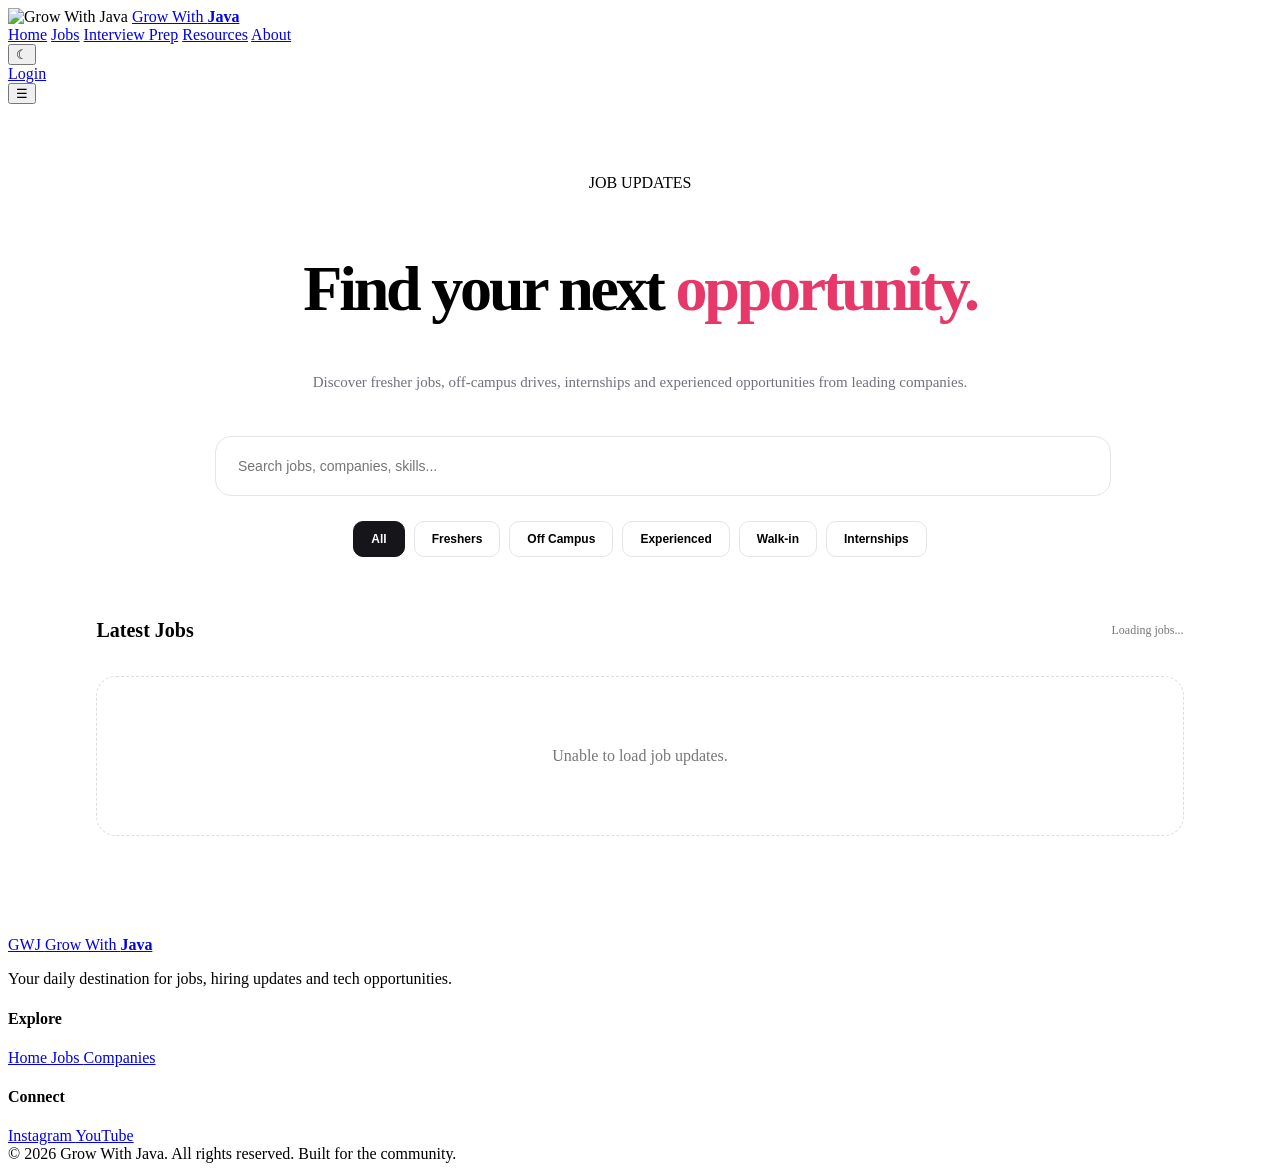
==== jobs.html @ 58d7ec33 "Add files via upload" ====
<!DOCTYPE html>
<html lang="en">
<head>
    <meta charset="UTF-8">
    <meta name="viewport" content="width=device-width, initial-scale=1.0">

    <title>Job Updates | Grow With Java</title>

    <link rel="preconnect" href="https://fonts.googleapis.com">
    <link rel="preconnect" href="https://fonts.gstatic.com" crossorigin>

    <link
        href="https://fonts.googleapis.com/css2?family=Inter:wght@400;500;600;700;800&display=swap"
        rel="stylesheet"
    >

    <link rel="stylesheet" href="css/style.css">

    <style>

        .jobs-page {
            padding: 70px 7% 100px;
        }

        .jobs-hero {
            text-align: center;
            max-width: 750px;
            margin: 0 auto 45px;
        }

        .jobs-hero .section-kicker {
            display: inline-block;
            margin-bottom: 12px;
        }

        .jobs-hero h1 {
            font-size: clamp(40px, 5vw, 65px);
            line-height: 1;
            letter-spacing: -0.05em;
        }

        .jobs-hero h1 span {
            color: #e63969;
        }

        .jobs-hero p {
            margin-top: 18px;
            color: #70717b;
            font-size: 15px;
        }

        .job-search {
            max-width: 850px;
            margin: 0 auto 25px;
            position: relative;
        }

        .job-search input {
            width: 100%;
            height: 58px;
            border: 1px solid #e5e5ea;
            border-radius: 16px;
            padding: 0 22px;
            font-size: 14px;
            outline: none;
            background: white;
        }

        .job-search input:focus {
            border-color: #e63969;
        }

        .job-filters {
            max-width: 850px;
            margin: 0 auto 45px;
            display: flex;
            gap: 9px;
            flex-wrap: wrap;
            justify-content: center;
        }

        .job-filter {
            border: 1px solid #e5e5ea;
            background: white;
            padding: 10px 17px;
            border-radius: 10px;
            font-size: 12px;
            font-weight: 600;
            cursor: pointer;
        }

        .job-filter.active,
        .job-filter:hover {
            background: #15151a;
            color: white;
            border-color: #15151a;
        }

        .jobs-result {
            display: flex;
            justify-content: space-between;
            align-items: center;
            margin-bottom: 18px;
        }

        .jobs-result h2 {
            font-size: 20px;
        }

        .jobs-result span {
            font-size: 12px;
            color: #777;
        }

        .jobs-list {
            display: grid;
            grid-template-columns: repeat(3, 1fr);
            gap: 17px;
        }

        .jobs-list .job-card {
            height: 100%;
        }

        .no-jobs {
            grid-column: 1 / -1;
            text-align: center;
            padding: 70px 20px;
            border: 1px dashed #ddd;
            border-radius: 20px;
            color: #777;
        }

        .job-card .job-company {
            font-size: 12px;
            color: #777;
            margin-top: 3px;
        }

        @media (max-width: 950px) {
            .jobs-list {
                grid-template-columns: repeat(2, 1fr);
            }
        }

        @media (max-width: 600px) {
            .jobs-page {
                padding: 55px 5% 80px;
            }

            .jobs-list {
                grid-template-columns: 1fr;
            }

            .jobs-hero h1 {
                font-size: 42px;
            }
        }

    </style>
</head>

<body>

<header class="navbar">

    <div class="brand">
    <img src="images/logo.png" alt="Grow With Java">

    <a href="https://www.instagram.com/grow_with_java/?hl=en"
       target="_blank"
       class="brand-text">
        Grow With <b>Java</b>
    </a>
</div>

   <nav>
    <a href="index.html">Home</a>
    <a href="jobs.html">Jobs</a>
    <a href="index.html#interview-prep">Interview Prep</a>
    <a href="resources.html">Resources</a>
    <a href="index.html#about">About</a>
</nav>

    <div class="nav-actions">

        <button id="themeBtn" class="icon-btn">
            ☾
        </button>

        <div id="userArea">
            <a class="outline-btn" href="login.html">
                Login
            </a>
        </div>

        <button id="menuBtn" class="menu-btn">
            ☰
        </button>

    </div>

</header>


<main>

<section class="jobs-page">

    <div class="jobs-hero">

        <span class="section-kicker">
            JOB UPDATES
        </span>

        <h1>
            Find your next
            <span>opportunity.</span>
        </h1>

        <p>
            Discover fresher jobs, off-campus drives, internships
            and experienced opportunities from leading companies.
        </p>

    </div>


    <!-- Search -->

    <div class="job-search">

        <input
            type="text"
            id="searchInput"
            placeholder="Search jobs, companies, skills..."
        >

    </div>


    <!-- Filters -->

    <div class="job-filters">

        <button
            class="job-filter active"
            data-filter="All">
            All
        </button>

        <button
            class="job-filter"
            data-filter="Freshers">
            Freshers
        </button>

        <button
            class="job-filter"
            data-filter="Off Campus">
            Off Campus
        </button>

        <button
            class="job-filter"
            data-filter="Experienced">
            Experienced
        </button>

        <button
            class="job-filter"
            data-filter="Walk-in">
            Walk-in
        </button>

        <button
            class="job-filter"
            data-filter="Internships">
            Internships
        </button>

    </div>


    <!-- Results -->

    <div class="jobs-result">

        <h2>
            Latest Jobs
        </h2>

        <span id="jobCount">
            Loading jobs...
        </span>

    </div>


    <!-- Job Cards -->

    <div
        class="jobs-list"
        id="jobsList">
    </div>

</section>

</main>


<footer>

    <div class="footer-main">

        <div>

            <a class="brand" href="index.html">

                <span class="brand-mark">
                    GWJ
                </span>

                <span>
                    Grow With <b>Java</b>
                </span>

            </a>

            <p>
                Your daily destination for jobs,
                hiring updates and tech opportunities.
            </p>

        </div>


        <div>

            <h4>
                Explore
            </h4>

            <a href="index.html">
                Home
            </a>

            <a href="jobs.html">
                Jobs
            </a>

            <a href="index.html#companies">
                Companies
            </a>

        </div>


        <div>

            <h4>
                Connect
            </h4>

            <a
                href="https://www.instagram.com/grow_with_java/"
                target="_blank">
                Instagram
            </a>

            <a href="#">
                YouTube
            </a>

        </div>

    </div>


    <div class="footer-bottom">

        <span>
            © 2026 Grow With Java. All rights reserved.
        </span>

        <span>
            Built for the community.
        </span>

    </div>

</footer>


<script src="js/script.js"></script>


<script>

let allJobs = [];

let selectedFilter = "All";


const jobsList =
    document.getElementById("jobsList");

const searchInput =
    document.getElementById("searchInput");

const jobCount =
    document.getElementById("jobCount");


/* Load Jobs */

fetch("data/jobs.json")

    .then(response => {

        if (!response.ok) {
            throw new Error("Unable to load jobs");
        }

        return response.json();

    })

    .then(data => {

        allJobs = data;

        displayJobs();

    })

    .catch(error => {

        console.error(error);

        jobsList.innerHTML = `
            <div class="no-jobs">
                Unable to load job updates.
            </div>
        `;

    });


/* Display Jobs */

function displayJobs() {

    const search =
        searchInput.value
            .toLowerCase()
            .trim();


    const filteredJobs =
        allJobs.filter(job => {

            const matchesFilter =
                selectedFilter === "All" ||
                job.category === selectedFilter;


            const searchableText = [

                job.company,
                job.title,
                job.category,
                job.experience,
                job.location,
                job.batch,
                ...job.skills

            ]
            .join(" ")
            .toLowerCase();


            const matchesSearch =
                searchableText.includes(search);


            return matchesFilter && matchesSearch;

        });


    jobCount.textContent =
        `${filteredJobs.length} jobs found`;


    if (filteredJobs.length === 0) {

        jobsList.innerHTML = `
            <div class="no-jobs">
                <h3>No jobs found</h3>
                <p>
                    Try another search or category.
                </p>
            </div>
        `;

        return;
    }


    jobsList.innerHTML =
        filteredJobs.map(job => `

            <article class="job-card">

                <div class="top">

                    <div class="logo">
                        ${job.company.charAt(0)}
                    </div>

                    <span class="label">
                        ${job.category}
                    </span>

                </div>


                <h3>
                    ${job.title}
                </h3>


                <p class="job-company">
                    ${job.company}
                </p>


                <div class="job-meta">

                    <span>
                        ${job.experience}
                    </span>

                    <span>
                        ${job.location}
                    </span>

                    <span>
                        ${job.type}
                    </span>

                </div>


                <div class="job-footer">

                    <span>
                        ${job.batch}
                    </span>

                    <a
    href="job-details.html?id=${job.id}">
    View →
</a>

                </div>

            </article>

        `).join("");

}


/* Search */

searchInput.addEventListener(
    "input",
    displayJobs
);


/* Filters */

document
    .querySelectorAll(".job-filter")
    .forEach(button => {

        button.addEventListener(
            "click",
            () => {

                document
                    .querySelectorAll(".job-filter")
                    .forEach(btn =>
                        btn.classList.remove("active")
                    );


                button.classList.add("active");


                selectedFilter =
                    button.dataset.filter;


                displayJobs();

            }
        );

    });

</script>

</body>
</html>
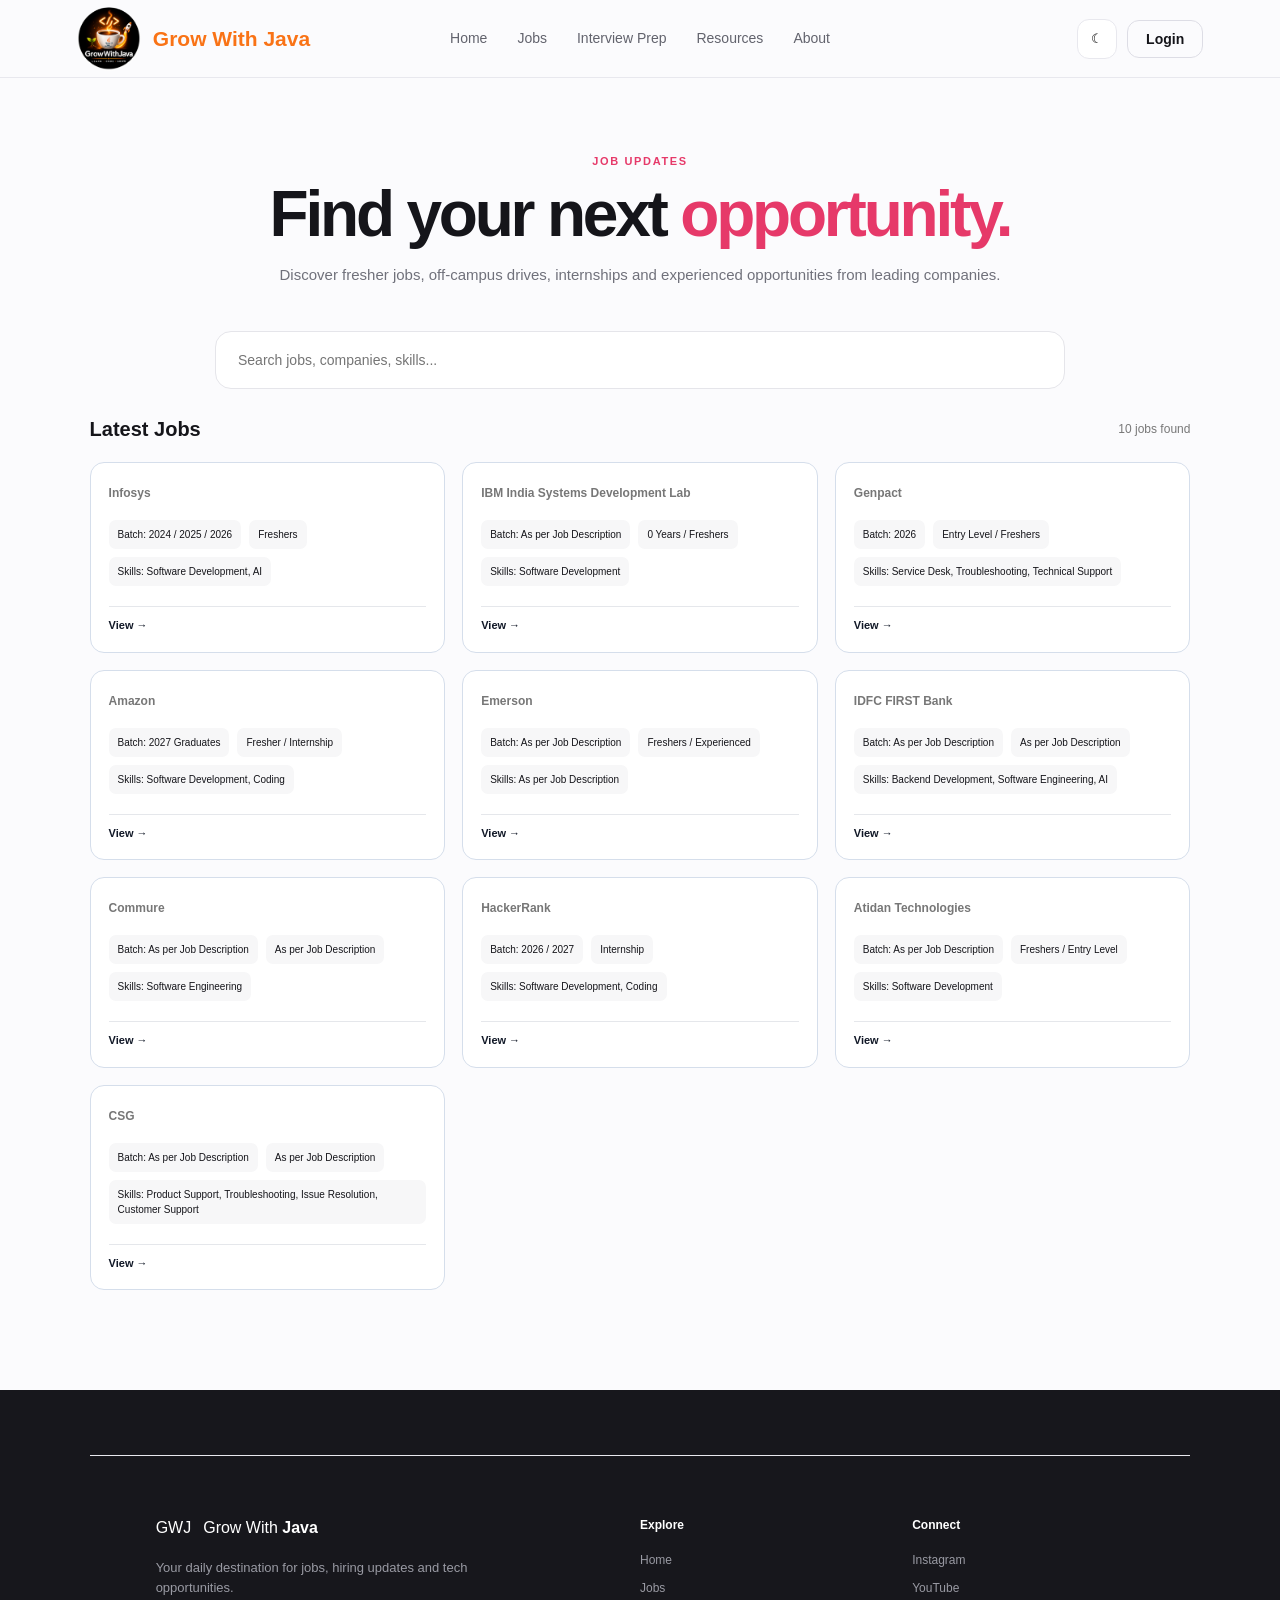
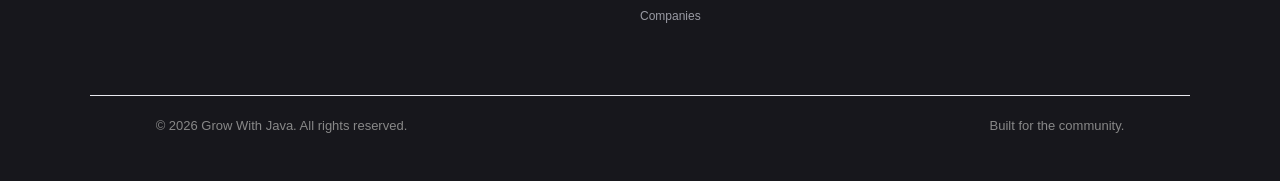
==== commit 0e0e71f4: "Update job details page" ====
--- a/jobs.html
+++ b/jobs.html
@@ -1,618 +1,528 @@
-<!DOCTYPE html>
-<html lang="en">
-<head>
-    <meta charset="UTF-8">
-    <meta name="viewport" content="width=device-width, initial-scale=1.0">
-
-    <title>Job Updates | Grow With Java</title>
-
-    <link rel="preconnect" href="https://fonts.googleapis.com">
-    <link rel="preconnect" href="https://fonts.gstatic.com" crossorigin>
-
-    <link
-        href="https://fonts.googleapis.com/css2?family=Inter:wght@400;500;600;700;800&display=swap"
-        rel="stylesheet"
-    >
-
-    <link rel="stylesheet" href="css/style.css">
-
-    <style>
-
-        .jobs-page {
-            padding: 70px 7% 100px;
-        }
-
-        .jobs-hero {
-            text-align: center;
-            max-width: 750px;
-            margin: 0 auto 45px;
-        }
-
-        .jobs-hero .section-kicker {
-            display: inline-block;
-            margin-bottom: 12px;
-        }
-
-        .jobs-hero h1 {
-            font-size: clamp(40px, 5vw, 65px);
-            line-height: 1;
-            letter-spacing: -0.05em;
-        }
-
-        .jobs-hero h1 span {
-            color: #e63969;
-        }
-
-        .jobs-hero p {
-            margin-top: 18px;
-            color: #70717b;
-            font-size: 15px;
-        }
-
-        .job-search {
-            max-width: 850px;
-            margin: 0 auto 25px;
-            position: relative;
-        }
-
-        .job-search input {
-            width: 100%;
-            height: 58px;
-            border: 1px solid #e5e5ea;
-            border-radius: 16px;
-            padding: 0 22px;
-            font-size: 14px;
-            outline: none;
-            background: white;
-        }
-
-        .job-search input:focus {
-            border-color: #e63969;
-        }
-
-        .job-filters {
-            max-width: 850px;
-            margin: 0 auto 45px;
-            display: flex;
-            gap: 9px;
-            flex-wrap: wrap;
-            justify-content: center;
-        }
-
-        .job-filter {
-            border: 1px solid #e5e5ea;
-            background: white;
-            padding: 10px 17px;
-            border-radius: 10px;
-            font-size: 12px;
-            font-weight: 600;
-            cursor: pointer;
-        }
-
-        .job-filter.active,
-        .job-filter:hover {
-            background: #15151a;
-            color: white;
-            border-color: #15151a;
-        }
-
-        .jobs-result {
-            display: flex;
-            justify-content: space-between;
-            align-items: center;
-            margin-bottom: 18px;
-        }
-
-        .jobs-result h2 {
-            font-size: 20px;
-        }
-
-        .jobs-result span {
-            font-size: 12px;
-            color: #777;
-        }
-
-        .jobs-list {
-            display: grid;
-            grid-template-columns: repeat(3, 1fr);
-            gap: 17px;
-        }
-
-        .jobs-list .job-card {
-            height: 100%;
-        }
-
-        .no-jobs {
-            grid-column: 1 / -1;
-            text-align: center;
-            padding: 70px 20px;
-            border: 1px dashed #ddd;
-            border-radius: 20px;
-            color: #777;
-        }
-
-        .job-card .job-company {
-            font-size: 12px;
-            color: #777;
-            margin-top: 3px;
-        }
-
-        @media (max-width: 950px) {
-            .jobs-list {
-                grid-template-columns: repeat(2, 1fr);
-            }
-        }
-
-        @media (max-width: 600px) {
-            .jobs-page {
-                padding: 55px 5% 80px;
-            }
-
-            .jobs-list {
-                grid-template-columns: 1fr;
-            }
-
-            .jobs-hero h1 {
-                font-size: 42px;
-            }
-        }
-
-    </style>
-</head>
-
-<body>
-
-<header class="navbar">
-
-    <div class="brand">
-    <img src="images/logo.png" alt="Grow With Java">
-
-    <a href="https://www.instagram.com/grow_with_java/?hl=en"
-       target="_blank"
-       class="brand-text">
-        Grow With <b>Java</b>
-    </a>
-</div>
-
-   <nav>
-    <a href="index.html">Home</a>
-    <a href="jobs.html">Jobs</a>
-    <a href="index.html#interview-prep">Interview Prep</a>
-    <a href="resources.html">Resources</a>
-    <a href="index.html#about">About</a>
-</nav>
-
-    <div class="nav-actions">
-
-        <button id="themeBtn" class="icon-btn">
-            ☾
-        </button>
-
-        <div id="userArea">
-            <a class="outline-btn" href="login.html">
-                Login
-            </a>
-        </div>
-
-        <button id="menuBtn" class="menu-btn">
-            ☰
-        </button>
-
-    </div>
-
-</header>
-
-
-<main>
-
-<section class="jobs-page">
-
-    <div class="jobs-hero">
-
-        <span class="section-kicker">
-            JOB UPDATES
-        </span>
-
-        <h1>
-            Find your next
-            <span>opportunity.</span>
-        </h1>
-
-        <p>
-            Discover fresher jobs, off-campus drives, internships
-            and experienced opportunities from leading companies.
-        </p>
-
-    </div>
-
-
-    <!-- Search -->
-
-    <div class="job-search">
-
-        <input
-            type="text"
-            id="searchInput"
-            placeholder="Search jobs, companies, skills..."
-        >
-
-    </div>
-
-
-    <!-- Filters -->
-
-    <div class="job-filters">
-
-        <button
-            class="job-filter active"
-            data-filter="All">
-            All
-        </button>
-
-        <button
-            class="job-filter"
-            data-filter="Freshers">
-            Freshers
-        </button>
-
-        <button
-            class="job-filter"
-            data-filter="Off Campus">
-            Off Campus
-        </button>
-
-        <button
-            class="job-filter"
-            data-filter="Experienced">
-            Experienced
-        </button>
-
-        <button
-            class="job-filter"
-            data-filter="Walk-in">
-            Walk-in
-        </button>
-
-        <button
-            class="job-filter"
-            data-filter="Internships">
-            Internships
-        </button>
-
-    </div>
-
-
-    <!-- Results -->
-
-    <div class="jobs-result">
-
-        <h2>
-            Latest Jobs
-        </h2>
-
-        <span id="jobCount">
-            Loading jobs...
-        </span>
-
-    </div>
-
-
-    <!-- Job Cards -->
-
-    <div
-        class="jobs-list"
-        id="jobsList">
-    </div>
-
-</section>
-
-</main>
-
-
-<footer>
-
-    <div class="footer-main">
-
-        <div>
-
-            <a class="brand" href="index.html">
-
-                <span class="brand-mark">
-                    GWJ
-                </span>
-
-                <span>
-                    Grow With <b>Java</b>
-                </span>
-
-            </a>
-
-            <p>
-                Your daily destination for jobs,
-                hiring updates and tech opportunities.
-            </p>
-
-        </div>
-
-
-        <div>
-
-            <h4>
-                Explore
-            </h4>
-
-            <a href="index.html">
-                Home
-            </a>
-
-            <a href="jobs.html">
-                Jobs
-            </a>
-
-            <a href="index.html#companies">
-                Companies
-            </a>
-
-        </div>
-
-
-        <div>
-
-            <h4>
-                Connect
-            </h4>
-
-            <a
-                href="https://www.instagram.com/grow_with_java/"
-                target="_blank">
-                Instagram
-            </a>
-
-            <a href="#">
-                YouTube
-            </a>
-
-        </div>
-
-    </div>
-
-
-    <div class="footer-bottom">
-
-        <span>
-            © 2026 Grow With Java. All rights reserved.
-        </span>
-
-        <span>
-            Built for the community.
-        </span>
-
-    </div>
-
-</footer>
-
-
-<script src="js/script.js"></script>
-
-
-<script>
-
-let allJobs = [];
-
-let selectedFilter = "All";
-
-
-const jobsList =
-    document.getElementById("jobsList");
-
-const searchInput =
-    document.getElementById("searchInput");
-
-const jobCount =
-    document.getElementById("jobCount");
-
-
-/* Load Jobs */
-
-fetch("data/jobs.json")
-
-    .then(response => {
-
-        if (!response.ok) {
-            throw new Error("Unable to load jobs");
-        }
-
-        return response.json();
-
-    })
-
-    .then(data => {
-
-        allJobs = data;
-
-        displayJobs();
-
-    })
-
-    .catch(error => {
-
-        console.error(error);
-
-        jobsList.innerHTML = `
-            <div class="no-jobs">
-                Unable to load job updates.
-            </div>
-        `;
-
-    });
-
-
-/* Display Jobs */
-
-function displayJobs() {
-
-    const search =
-        searchInput.value
-            .toLowerCase()
-            .trim();
-
-
-    const filteredJobs =
-        allJobs.filter(job => {
-
-            const matchesFilter =
-                selectedFilter === "All" ||
-                job.category === selectedFilter;
-
-
-            const searchableText = [
-
-                job.company,
-                job.title,
-                job.category,
-                job.experience,
-                job.location,
-                job.batch,
-                ...job.skills
-
-            ]
-            .join(" ")
-            .toLowerCase();
-
-
-            const matchesSearch =
-                searchableText.includes(search);
-
-
-            return matchesFilter && matchesSearch;
-
-        });
-
-
-    jobCount.textContent =
-        `${filteredJobs.length} jobs found`;
-
-
-    if (filteredJobs.length === 0) {
-
-        jobsList.innerHTML = `
-            <div class="no-jobs">
-                <h3>No jobs found</h3>
-                <p>
-                    Try another search or category.
-                </p>
-            </div>
-        `;
-
-        return;
-    }
-
-
-    jobsList.innerHTML =
-        filteredJobs.map(job => `
-
-            <article class="job-card">
-
-                <div class="top">
-
-                    <div class="logo">
-                        ${job.company.charAt(0)}
-                    </div>
-
-                    <span class="label">
-                        ${job.category}
-                    </span>
-
-                </div>
-
-
-                <h3>
-                    ${job.title}
-                </h3>
-
-
-                <p class="job-company">
-                    ${job.company}
-                </p>
-
-
-                <div class="job-meta">
-
-                    <span>
-                        ${job.experience}
-                    </span>
-
-                    <span>
-                        ${job.location}
-                    </span>
-
-                    <span>
-                        ${job.type}
-                    </span>
-
-                </div>
-
-
-                <div class="job-footer">
-
-                    <span>
-                        ${job.batch}
-                    </span>
-
-                    <a
-    href="job-details.html?id=${job.id}">
-    View →
-</a>
-
-                </div>
-
-            </article>
-
-        `).join("");
-
-}
-
-
-/* Search */
-
-searchInput.addEventListener(
-    "input",
-    displayJobs
-);
-
-
-/* Filters */
-
-document
-    .querySelectorAll(".job-filter")
-    .forEach(button => {
-
-        button.addEventListener(
-            "click",
-            () => {
-
-                document
-                    .querySelectorAll(".job-filter")
-                    .forEach(btn =>
-                        btn.classList.remove("active")
-                    );
-
-
-                button.classList.add("active");
-
-
-                selectedFilter =
-                    button.dataset.filter;
-
-
-                displayJobs();
-
-            }
-        );
-
-    });
-
-</script>
-
-</body>
+<!DOCTYPE html>
+<html lang="en">
+<head>
+    <meta charset="UTF-8">
+    <meta name="viewport" content="width=device-width, initial-scale=1.0">
+
+    <title>Job Updates | Grow With Java</title>
+
+    <link rel="preconnect" href="https://fonts.googleapis.com">
+    <link rel="preconnect" href="https://fonts.gstatic.com" crossorigin>
+
+    <link
+        href="https://fonts.googleapis.com/css2?family=Inter:wght@400;500;600;700;800&display=swap"
+        rel="stylesheet"
+    >
+
+    <link rel="stylesheet" href="css/style.css">
+
+    <style>
+
+        .jobs-page {
+            padding: 70px 7% 100px;
+        }
+
+        .jobs-hero {
+            text-align: center;
+            max-width: 750px;
+            margin: 0 auto 45px;
+        }
+
+        .jobs-hero .section-kicker {
+            display: inline-block;
+            margin-bottom: 12px;
+        }
+
+        .jobs-hero h1 {
+            font-size: clamp(40px, 5vw, 65px);
+            line-height: 1;
+            letter-spacing: -0.05em;
+        }
+
+        .jobs-hero h1 span {
+            color: #e63969;
+        }
+
+        .jobs-hero p {
+            margin-top: 18px;
+            color: #70717b;
+            font-size: 15px;
+        }
+
+        .job-search {
+            max-width: 850px;
+            margin: 0 auto 25px;
+            position: relative;
+        }
+
+        .job-search input {
+            width: 100%;
+            height: 58px;
+            border: 1px solid #e5e5ea;
+            border-radius: 16px;
+            padding: 0 22px;
+            font-size: 14px;
+            outline: none;
+            background: white;
+        }
+
+        .job-search input:focus {
+            border-color: #e63969;
+        }
+
+        .job-filters {
+            max-width: 850px;
+            margin: 0 auto 45px;
+            display: flex;
+            gap: 9px;
+            flex-wrap: wrap;
+            justify-content: center;
+        }
+
+        .job-filter {
+            border: 1px solid #e5e5ea;
+            background: white;
+            padding: 10px 17px;
+            border-radius: 10px;
+            font-size: 12px;
+            font-weight: 600;
+            cursor: pointer;
+        }
+
+        .job-filter.active,
+        .job-filter:hover {
+            background: #15151a;
+            color: white;
+            border-color: #15151a;
+        }
+
+        .jobs-result {
+            display: flex;
+            justify-content: space-between;
+            align-items: center;
+            margin-bottom: 18px;
+        }
+
+        .jobs-result h2 {
+            font-size: 20px;
+        }
+
+        .jobs-result span {
+            font-size: 12px;
+            color: #777;
+        }
+
+        .jobs-list {
+            display: grid;
+            grid-template-columns: repeat(3, 1fr);
+            gap: 17px;
+        }
+
+        .jobs-list .job-card {
+            height: 100%;
+        }
+
+        .no-jobs {
+            grid-column: 1 / -1;
+            text-align: center;
+            padding: 70px 20px;
+            border: 1px dashed #ddd;
+            border-radius: 20px;
+            color: #777;
+        }
+
+        .job-card .job-company {
+            font-size: 12px;
+            color: #777;
+            margin-top: 3px;
+        }
+
+        @media (max-width: 950px) {
+            .jobs-list {
+                grid-template-columns: repeat(2, 1fr);
+            }
+        }
+
+        @media (max-width: 600px) {
+            .jobs-page {
+                padding: 55px 5% 80px;
+            }
+
+            .jobs-list {
+                grid-template-columns: 1fr;
+            }
+
+            .jobs-hero h1 {
+                font-size: 42px;
+            }
+        }
+
+    </style>
+</head>
+
+<body>
+
+<header class="navbar">
+
+    <div class="brand">
+    <img src="images/logo.png" alt="Grow With Java">
+
+    <a href="https://www.instagram.com/grow_with_java/?hl=en"
+       target="_blank"
+       class="brand-text">
+        Grow With <b>Java</b>
+    </a>
+</div>
+
+   <nav>
+    <a href="index.html">Home</a>
+    <a href="jobs.html">Jobs</a>
+    <a href="index.html#interview-prep">Interview Prep</a>
+    <a href="resources.html">Resources</a>
+    <a href="index.html#about">About</a>
+</nav>
+
+    <div class="nav-actions">
+
+        <button id="themeBtn" class="icon-btn">
+            ☾
+        </button>
+
+        <div id="userArea">
+            <a class="outline-btn" href="login.html">
+                Login
+            </a>
+        </div>
+
+        <button id="menuBtn" class="menu-btn">
+            ☰
+        </button>
+
+    </div>
+
+</header>
+
+
+<main>
+
+<section class="jobs-page">
+
+    <div class="jobs-hero">
+
+        <span class="section-kicker">
+            JOB UPDATES
+        </span>
+
+        <h1>
+            Find your next
+            <span>opportunity.</span>
+        </h1>
+
+        <p>
+            Discover fresher jobs, off-campus drives, internships
+            and experienced opportunities from leading companies.
+        </p>
+
+    </div>
+
+
+    <!-- Search -->
+
+    <div class="job-search">
+
+        <input
+            type="text"
+            id="searchInput"
+            placeholder="Search jobs, companies, skills..."
+        >
+
+    </div>
+
+    <!-- Results -->
+
+    <div class="jobs-result">
+
+        <h2>
+            Latest Jobs
+        </h2>
+
+        <span id="jobCount">
+            Loading jobs...
+        </span>
+
+    </div>
+
+
+    <!-- Job Cards -->
+
+    <div
+        class="jobs-list"
+        id="jobsList">
+    </div>
+
+</section>
+
+</main>
+
+
+<footer>
+
+    <div class="footer-main">
+
+        <div>
+
+            <a class="brand" href="index.html">
+
+                <span class="brand-mark">
+                    GWJ
+                </span>
+
+                <span>
+                    Grow With <b>Java</b>
+                </span>
+
+            </a>
+
+            <p>
+                Your daily destination for jobs,
+                hiring updates and tech opportunities.
+            </p>
+
+        </div>
+
+
+        <div>
+
+            <h4>
+                Explore
+            </h4>
+
+            <a href="index.html">
+                Home
+            </a>
+
+            <a href="jobs.html">
+                Jobs
+            </a>
+
+            <a href="index.html#companies">
+                Companies
+            </a>
+
+        </div>
+
+
+        <div>
+
+            <h4>
+                Connect
+            </h4>
+
+            <a
+                href="https://www.instagram.com/grow_with_java/"
+                target="_blank">
+                Instagram
+            </a>
+
+            <a href="#">
+                YouTube
+            </a>
+
+        </div>
+
+    </div>
+
+
+    <div class="footer-bottom">
+
+        <span>
+            © 2026 Grow With Java. All rights reserved.
+        </span>
+
+        <span>
+            Built for the community.
+        </span>
+
+    </div>
+
+</footer>
+
+
+<script src="js/script.js"></script>
+
+
+<script>
+
+let allJobs = [];
+
+let selectedFilter = "All";
+
+
+const jobsList =
+    document.getElementById("jobsList");
+
+const searchInput =
+    document.getElementById("searchInput");
+
+const jobCount =
+    document.getElementById("jobCount");
+
+
+/* Load Jobs */
+
+fetch("data/jobs.json")
+
+    .then(response => {
+
+        if (!response.ok) {
+            throw new Error("Unable to load jobs");
+        }
+
+        return response.json();
+
+    })
+
+    .then(data => {
+
+        allJobs = data;
+
+        displayJobs();
+
+    })
+
+    .catch(error => {
+
+        console.error(error);
+
+        jobsList.innerHTML = `
+            <div class="no-jobs">
+                Unable to load job updates.
+            </div>
+        `;
+
+    });
+
+
+/* Display Jobs */
+
+function displayJobs() {
+    const search = searchInput.value.toLowerCase().trim();
+
+    const filteredJobs = allJobs.filter(job => {
+        const matchesFilter =
+            selectedFilter === "All" ||
+            job.category === selectedFilter;
+
+        const skillsText = Array.isArray(job.skills)
+            ? job.skills.join(" ")
+            : (job.skills || "");
+
+        const searchableText = [
+            job.company,
+            job.title,
+            job.category,
+            job.experience,
+            job.location,
+            job.batch,
+            skillsText
+        ].join(" ").toLowerCase();
+
+        const matchesSearch = searchableText.includes(search);
+
+        return matchesFilter && matchesSearch;
+    });
+
+    jobCount.textContent = `${filteredJobs.length} jobs found`;
+
+    if (filteredJobs.length === 0) {
+        jobsList.innerHTML = `
+            <div class="no-jobs">
+                <h3>No jobs found</h3>
+                <p>Try another search.</p>
+            </div>
+        `;
+        return;
+    }
+
+    jobsList.innerHTML = filteredJobs.map(job => {
+        const skillsText = Array.isArray(job.skills)
+            ? job.skills.join(", ")
+            : (job.skills || "Not specified");
+
+        return `
+            <article class="job-card">
+
+                <h3 class="job-company">
+                    ${job.company || "Company not specified"}
+                </h3>
+
+                <div class="job-meta">
+                    <span>
+                        Batch: ${job.batch || "As per Job Description"}
+                    </span>
+
+                    <span>
+                        ${job.experience || "As per Job Description"}
+                    </span>
+
+                    <span>
+                        Skills: ${skillsText}
+                    </span>
+                </div>
+
+                <div class="job-footer">
+                    <a href="job-details.html?id=${job.id}">
+                        View →
+                    </a>
+                </div>
+
+            </article>
+        `;
+    }).join("");
+}
+
+
+
+/* Search */
+
+searchInput.addEventListener(
+    "input",
+    displayJobs
+);
+
+
+/* Filters */
+
+document
+    .querySelectorAll(".job-filter")
+    .forEach(button => {
+
+        button.addEventListener(
+            "click",
+            () => {
+
+                document
+                    .querySelectorAll(".job-filter")
+                    .forEach(btn =>
+                        btn.classList.remove("active")
+                    );
+
+
+                button.classList.add("active");
+
+
+                selectedFilter =
+                    button.dataset.filter;
+
+
+                displayJobs();
+
+            }
+        );
+
+    });
+
+</script>
+
+</body>
 </html>
--- a/css/style.css
+++ b/css/style.css
@@ -0,0 +1,749 @@
+:root{
+  --bg:#fbfbfd;--surface:#fff;--text:#15151a;--muted:#70717b;--line:#e8e8ee;
+  --accent:#e63969;--accent2:#ff4d7c;--soft:#fff0f4;--shadow:0 24px 70px rgba(20,20,30,.09)
+}
+*{box-sizing:border-box;margin:0;padding:0}html{scroll-behavior:smooth}
+body{font-family:Inter,Arial,sans-serif;background:var(--bg);color:var(--text);line-height:1.5}
+a{text-decoration:none;color:inherit}.navbar{height:78px;display:flex;align-items:center;justify-content:space-between;padding:0 6%;border-bottom:1px solid var(--line);background:rgba(251,251,253,.86);backdrop-filter:blur(18px);position:sticky;top:0;z-index:20}
+.brand {
+    display: flex;
+    align-items: center;
+    gap: 12px;
+}
+
+.brand img {
+    width: 64px;
+    height: 64px;
+    object-fit: cover;
+    border-radius: 50%;
+    display: block;
+}
+
+.brand-text {
+    font-size: 21px;
+    font-weight: 700;
+    color: #f97316;
+    text-decoration: none;
+}
+
+.brand-text:hover {
+    text-decoration: none;
+}
+nav{display:flex;gap:30px;position:absolute;left:50vw;transform:translateX(-50%);width:max-content}nav a{font-size:14px;color:#62636d;font-weight:500}nav a:hover{color:var(--text)}
+.nav-actions{display:flex;gap:10px;align-items:center}.icon-btn,.menu-btn{border:1px solid var(--line);background:var(--surface);width:40px;height:40px;border-radius:12px;cursor:pointer}.outline-btn{border:1px solid #dddde5;border-radius:12px;padding:10px 18px;font-size:14px;font-weight:600}.menu-btn{display:none}
+.hero{min-height:650px;padding:95px 7% 75px;display:grid;grid-template-columns:1.05fr .95fr;align-items:center;gap:70px;overflow:hidden;background:radial-gradient(circle at 80% 35%,#ffe8ef 0,transparent 34%),linear-gradient(180deg,#fff,#fbfbfd)}
+.eyebrow,.section-kicker{font-size:11px;letter-spacing:.15em;font-weight:800;color:var(--accent)}.eyebrow{display:flex;align-items:center;gap:9px;margin-bottom:18px}.pulse{width:8px;height:8px;border-radius:50%;background:var(--accent);box-shadow:0 0 0 6px #ffe0e9}
+h1{font-size:clamp(48px,6.2vw,84px);line-height:.98;letter-spacing:-.055em;max-width:760px}h1 span,.community h2 span{color:var(--accent)}
+.hero-copy>p{max-width:600px;margin:25px 0;color:var(--muted);font-size:17px}.hero-actions{display:flex;align-items:center;gap:24px}.primary-btn{display:inline-flex;align-items:center;gap:18px;background:var(--text);color:#fff;padding:14px 19px;border-radius:13px;font-size:14px;font-weight:700;box-shadow:0 12px 28px rgba(20,20,25,.12)}.primary-btn span{font-size:18px}.primary-btn.small{padding:12px 17px}.text-btn{font-size:14px;font-weight:700}.stats{display:flex;gap:38px;margin-top:48px}.stats div{display:flex;flex-direction:column}.stats strong{font-size:20px}.stats span{font-size:11px;color:var(--muted);margin-top:2px}
+.hero-visual{min-height:460px;position:relative;display:grid;place-items:center}.orbit{position:absolute;border:1px solid #f0cbd5;border-radius:50%}.orbit-one{width:480px;height:480px}.orbit-two{width:350px;height:350px;border-style:dashed}
+.opportunity-card{position:relative;width:min(430px,90%);background:rgba(255,255,255,.92);border:1px solid #e7dfe2;border-radius:25px;padding:25px;box-shadow:var(--shadow);z-index:2}.card-top,.card-bottom,.company-row{display:flex;align-items:center}.card-top{font-size:11px;color:var(--muted);gap:8px}.mini-dot{width:7px;height:7px;background:#3fc77a;border-radius:50%}.bookmark{margin-left:auto;font-size:21px;color:#999}.company-row{gap:15px;margin:28px 0 20px}.company-logo{width:52px;height:52px;border-radius:15px;background:#18181c;color:white;display:grid;place-items:center;font-size:22px;font-weight:800}.company-row h3{font-size:19px}.company-row p{font-size:12px;color:var(--muted)}.tags{display:flex;gap:7px;flex-wrap:wrap}.tags span{font-size:10px;background:#f5f5f7;padding:7px 10px;border-radius:8px;color:#60616b}.card-line{height:1px;background:var(--line);margin:24px 0 16px}.card-bottom{justify-content:space-between;font-size:10px;color:var(--muted)}.card-bottom a{color:var(--accent);font-weight:700}.float-pill{position:absolute;background:#fff;border:1px solid var(--line);box-shadow:0 12px 35px rgba(20,20,30,.1);padding:11px 15px;border-radius:30px;font-size:11px;font-weight:700;z-index:3}.pill-one{top:85px;right:4%}.pill-two{bottom:72px;left:2%}
+.section{padding:95px 7%}.section-head{display:flex;align-items:end;justify-content:space-between;margin-bottom:35px}.section-head h2,.centered h2{font-size:38px;letter-spacing:-.04em;margin-top:7px}.section-head p{color:var(--muted);font-size:14px;margin-top:5px}.filter-btn{border:0;background:none;font-weight:700;cursor:pointer}.job-grid{display:grid;grid-template-columns:repeat(3,1fr);gap:16px}.job-card{background:var(--surface);border:1px solid var(--line);border-radius:20px;padding:22px;transition:.25s}.job-card:hover{transform:translateY(-5px);box-shadow:var(--shadow)}.job-card .top{display:flex;justify-content:space-between}.job-card .logo{width:45px;height:45px;border-radius:13px;background:#f2f2f5;display:grid;place-items:center;font-weight:800}.job-card .label{font-size:10px;color:var(--accent);font-weight:800}.job-card h3{font-size:17px;margin:24px 0 4px}.job-card p{font-size:12px;color:var(--muted)}.job-meta{display:flex;gap:8px;flex-wrap:wrap;margin:18px 0}.job-meta span{font-size:10px;background:#f7f7f8;padding:7px 9px;border-radius:7px}.job-footer{border-top:1px solid var(--line);padding-top:14px;display:flex;justify-content:space-between;font-size:11px;color:var(--muted)}.job-footer a{color:var(--text);font-weight:700}
+.companies{background:#f3f3f6}.centered{text-align:center;display:block}.company-grid{display:grid;grid-template-columns:repeat(8,1fr);gap:12px}.company-chip{background:#fff;border:1px solid var(--line);border-radius:15px;padding:20px 10px;text-align:center;font-weight:800;font-size:13px}
+.split-section{display:grid;grid-template-columns:1fr 1fr;gap:60px;align-items:center}.feature-panel{background:#17171c;color:#fff;border-radius:28px;padding:55px}.feature-panel h2{font-size:42px;line-height:1.06;letter-spacing:-.04em;margin:14px 0}.feature-panel p{color:#b9bac2;margin-bottom:30px;font-size:14px}.experience-list{display:flex;flex-direction:column;gap:8px}.experience-list article{display:grid;grid-template-columns:35px 1fr 20px;gap:14px;align-items:center;padding:25px 0;border-bottom:1px solid var(--line)}.experience-list article>span{color:#aaa;font-size:11px}.experience-list b{font-size:15px}.experience-list p{font-size:12px;color:var(--muted);margin-top:4px}.experience-list i{font-style:normal}
+.resource-grid{display:grid;grid-template-columns:repeat(4,1fr);gap:15px}.resource-card{padding:28px;background:#fff;border:1px solid var(--line);border-radius:20px;min-height:190px}.resource-card>span{display:grid;place-items:center;width:38px;height:38px;border-radius:11px;background:var(--soft);color:var(--accent);font-weight:800}.resource-card h3{margin-top:25px;font-size:16px}.resource-card p{font-size:12px;color:var(--muted);margin-top:8px}
+.community{display:flex;justify-content:space-between;align-items:center;gap:40px;background:#fff0f4}.community h2{font-size:54px;line-height:1.02;letter-spacing:-.05em;margin:14px 0}.community-copy>p{max-width:550px;color:var(--muted);margin-bottom:25px}.social-card{background:#fff;border:1px solid #f1d9e0;border-radius:22px;padding:25px;display:flex;align-items:center;gap:15px;min-width:330px;box-shadow:0 18px 50px rgba(230,57,105,.08)}.social-icon{width:48px;height:48px;border-radius:15px;background:#18181c;color:#fff;display:grid;place-items:center;font-size:24px}.social-card p{font-size:11px;color:var(--muted)}.social-card strong{margin-left:auto;font-size:15px}
+footer{background:#17171c;color:#fff;padding:65px 7% 25px}.footer-main{display:grid;grid-template-columns:2fr 1fr 1fr;gap:50px;padding-bottom:50px}.footer-main .brand{margin-bottom:18px}.footer-main p{max-width:380px;color:#999aa3;font-size:13px}.footer-main h4{font-size:12px;margin-bottom:17px;color:#fff}.footer-main>div>a:not(.brand){display:block;color:#999aa3;font-size:12px;margin:10px 0}.footer-bottom{border-top:1px solid #303038;padding-top:20px;display:flex;justify-content:space-between;color:#777883;font-size:10px}
+
+@media(max-width:900px){nav{display:none}.menu-btn{display:block}.hero{grid-template-columns:1fr;padding-top:70px}.hero-visual{min-height:430px}.job-grid{grid-template-columns:1fr 1fr}.company-grid{grid-template-columns:repeat(4,1fr)}.resource-grid{grid-template-columns:1fr 1fr}.split-section{grid-template-columns:1fr}.community{display:block}.social-card{margin-top:35px}.footer-main{grid-template-columns:1fr 1fr}}
+@media(max-width:600px){.navbar{padding:0 5%}.nav-actions .outline-btn{display:none}.hero{padding:60px 5%}.hero-copy>p{font-size:15px}.hero-actions{flex-wrap:wrap}.stats{gap:20px}.stats strong{font-size:16px}.stats span{font-size:9px}.hero-visual{min-height:390px}.orbit-one{width:360px;height:360px}.orbit-two{width:280px;height:280px}.pill-one{right:0;top:45px}.pill-two{left:0;bottom:35px}.section{padding:70px 5%}.section-head h2,.centered h2{font-size:30px}.job-grid,.resource-grid{grid-template-columns:1fr}.company-grid{grid-template-columns:repeat(2,1fr)}.feature-panel{padding:35px}.feature-panel h2{font-size:34px}.community h2{font-size:42px}.footer-main{grid-template-columns:1fr}.footer-bottom{display:block}.footer-bottom span{display:block;margin-top:8px}}
+.user-menu {
+    display: flex;
+    align-items: center;
+    gap: 9px;
+}
+
+.user-avatar {
+    width: 36px;
+    height: 36px;
+    border-radius: 50%;
+    object-fit: cover;
+    border: 2px solid #eee;
+}
+
+.user-name {
+    font-size: 13px;
+    font-weight: 600;
+    max-width: 130px;
+    overflow: hidden;
+    text-overflow: ellipsis;
+    white-space: nowrap;
+}
+
+.logout-btn {
+    border: 1px solid #e5e5e8;
+    background: white;
+    padding: 8px 12px;
+    border-radius: 9px;
+    font-size: 12px;
+    cursor: pointer;
+}
+
+.logout-btn:hover {
+    border-color: #e63969;
+    color: #e63969;
+}
+/* ================================
+   RESOURCES PAGE
+================================ */
+
+.page-hero {
+    padding: 90px 20px 70px;
+    background: #f8f9fc;
+    text-align: center;
+}
+
+.page-hero-content {
+    max-width: 800px;
+    margin: 0 auto;
+}
+
+.page-hero h1 {
+    font-size: 48px;
+    line-height: 1.15;
+    margin: 12px 0 18px;
+    letter-spacing: -1.5px;
+}
+
+.page-hero p {
+    max-width: 650px;
+    margin: 0 auto;
+    color: #666;
+    font-size: 17px;
+    line-height: 1.7;
+}
+
+.resources-section {
+    max-width: 1200px;
+    margin: 0 auto;
+    padding: 80px 20px;
+}
+
+.section-heading {
+    text-align: center;
+    max-width: 700px;
+    margin: 0 auto 50px;
+}
+
+.section-heading h2 {
+    font-size: 36px;
+    margin: 10px 0 15px;
+}
+
+.section-heading p {
+    color: #666;
+    line-height: 1.7;
+}
+
+.resources-grid {
+    display: grid;
+    grid-template-columns: repeat(4, 1fr);
+    gap: 22px;
+}
+
+.resource-card {
+    background: #fff;
+    border: 1px solid #e8e8ed;
+    border-radius: 18px;
+    padding: 28px;
+    transition: 0.25s ease;
+}
+
+.resource-card:hover {
+    transform: translateY(-5px);
+    box-shadow: 0 15px 35px rgba(0, 0, 0, 0.08);
+}
+
+.resource-icon {
+    width: 52px;
+    height: 52px;
+    display: flex;
+    align-items: center;
+    justify-content: center;
+    background: #f5f6fa;
+    border-radius: 14px;
+    font-size: 25px;
+    margin-bottom: 20px;
+}
+
+.resource-card h3 {
+    font-size: 20px;
+    margin: 0 0 12px;
+}
+
+.resource-card p {
+    color: #666;
+    font-size: 14px;
+    line-height: 1.7;
+    min-height: 72px;
+    margin-bottom: 20px;
+}
+
+.resource-card a {
+    color: #e63969;
+    text-decoration: none;
+    font-size: 14px;
+    font-weight: 600;
+}
+
+.resource-card a:hover {
+    text-decoration: underline;
+}
+
+
+/* ================================
+   RESPONSIVE
+================================ */
+
+@media (max-width: 1000px) {
+
+    .resources-grid {
+        grid-template-columns: repeat(2, 1fr);
+    }
+
+}
+
+@media (max-width: 600px) {
+
+    .page-hero {
+        padding: 65px 20px 55px;
+    }
+
+    .page-hero h1 {
+        font-size: 34px;
+    }
+
+    .page-hero p {
+        font-size: 15px;
+    }
+
+    .resources-section {
+        padding: 60px 20px;
+    }
+
+    .section-heading h2 {
+        font-size: 28px;
+    }
+
+    .resources-grid {
+        grid-template-columns: 1fr;
+    }
+
+    .resource-card {
+        padding: 24px;
+    }
+
+}
+/* Resources CTA */
+
+.resources-cta {
+    margin-top: 55px;
+    padding: 40px 25px;
+    text-align: center;
+    background: #f8f9fc;
+    border: 1px solid #e8e8ed;
+    border-radius: 18px;
+}
+
+.resources-cta h3 {
+    font-size: 24px;
+    margin: 0 0 10px;
+}
+
+.resources-cta p {
+    color: #666;
+    line-height: 1.6;
+    max-width: 600px;
+    margin: 0 auto 22px;
+}
+
+.resources-cta a {
+    display: inline-block;
+    padding: 12px 22px;
+    background: #111;
+    color: #fff;
+    text-decoration: none;
+    border-radius: 10px;
+    font-size: 14px;
+    font-weight: 600;
+}
+
+.resources-cta a:hover {
+    opacity: 0.9;
+}
+.brand img {
+    width: 52px;
+    height: 52px;
+    border-radius: 50%;
+    object-fit: cover;
+    display: block;
+}
+
+.brand {
+    display: flex;
+    align-items: center;
+}
+.brand {
+    display: flex;
+    align-items: center;
+    gap: 12px;
+}
+
+.brand img {
+    width: 64px;
+    height: 64px;
+    object-fit: cover;
+    border-radius: 50%;
+    display: block;
+}
+
+.brand-text {
+    font-size: 21px;
+    font-weight: 700;
+    color: #f97316;
+    text-decoration: none;
+}
+
+.brand-text:hover {
+    text-decoration: none;
+}
+.social-platforms{
+    display:grid;
+    grid-template-columns:repeat(3,1fr);
+    gap:20px;
+    margin-top:45px;
+}
+
+.platform-card{
+    display:block;
+    padding:28px;
+    background:var(--surface);
+    border:1px solid var(--line);
+    border-radius:18px;
+    text-decoration:none;
+    transition:.25s ease;
+}
+
+.platform-card:hover{
+    transform:translateY(-5px);
+    box-shadow:0 15px 35px rgba(0,0,0,.08);
+}
+
+.platform-icon{
+    width:50px;
+    height:50px;
+    display:grid;
+    place-items:center;
+    border-radius:14px;
+    background:#f5f5f7;
+    font-size:22px;
+    margin-bottom:22px;
+}
+
+.platform-content h3{
+    margin:0 0 10px;
+    font-size:20px;
+    color:var(--text);
+}
+
+.platform-content p{
+    margin:0 0 22px;
+    color:#666;
+    font-size:14px;
+    line-height:1.7;
+}
+
+.platform-content span{
+    color:var(--accent);
+    font-size:14px;
+    font-weight:700;
+}
+
+@media(max-width:900px){
+    .social-platforms{
+        grid-template-columns:1fr;
+    }
+}
+.platform-icon i{
+    font-size:24px;
+}
+
+.instagram-icon i{
+    color:#E4405F;
+}
+
+.youtube-icon i{
+    color:#FF0000;
+}
+
+.whatsapp-icon i{
+    color:#25D366;
+}
+.footer-main{
+    display:grid;
+    grid-template-columns:2fr 1fr 1fr;
+    gap:60px;
+    padding:60px 6%;
+    border-top:1px solid var(--line);
+}
+
+.footer-brand{
+    font-size:21px;
+    font-weight:700;
+    color:var(--accent);
+    margin-bottom:15px;
+}
+
+.footer-about p{
+    max-width:400px;
+    color:#666;
+    font-size:14px;
+    line-height:1.7;
+}
+
+.footer-links{
+    display:flex;
+    flex-direction:column;
+    gap:12px;
+}
+
+.footer-links h4{
+    margin:0 0 8px;
+    font-size:15px;
+}
+
+.footer-links a{
+    color:#666;
+    text-decoration:none;
+    font-size:14px;
+}
+
+.footer-links a:hover{
+    color:var(--accent);
+}
+
+.footer-bottom{
+    display:flex;
+    justify-content:space-between;
+    padding:20px 6%;
+    border-top:1px solid var(--line);
+    color:#888;
+    font-size:13px;
+}
+
+@media(max-width:700px){
+
+    .footer-main{
+        grid-template-columns:1fr;
+        gap:35px;
+        padding:45px 6%;
+    }
+
+    .footer-bottom{
+        flex-direction:column;
+        gap:8px;
+        text-align:center;
+    }
+
+}
+/* Mobile Navigation */
+
+.menu-btn{
+    display:none;
+    border:none;
+    background:transparent;
+    font-size:24px;
+    cursor:pointer;
+    color:var(--text);
+}
+
+@media (max-width:800px){
+
+    .navbar{
+        padding:0 20px;
+        height:70px;
+    }
+
+    .brand img{
+        width:48px;
+        height:48px;
+    }
+
+    .brand-text{
+        font-size:17px;
+    }
+
+    .nav-actions{
+        display:flex;
+        align-items:center;
+        gap:8px;
+    }
+
+    .menu-btn{
+        display:block;
+    }
+
+    .navbar nav{
+        display:none;
+        position:absolute;
+        top:70px;
+        left:0;
+        width:100%;
+        margin:0;
+        padding:12px 20px 18px;
+        flex-direction:column;
+        gap:4px;
+        background:var(--surface);
+        border-bottom:1px solid var(--line);
+        box-shadow:0 10px 25px rgba(0,0,0,.08);
+        transform:none;
+    }
+
+    .navbar nav.active{
+        display:flex;
+    }
+
+    .navbar nav a{
+        width:100%;
+        padding:13px 10px;
+    }
+
+}
+
+/* Hide company initial boxes on job cards */
+.job-card .logo {
+    display: none;
+}
+
+/* Make job cards more compact */
+.job-card .top {
+    margin-bottom: 12px;
+}
+
+.job-card h3 {
+    margin-top: 0;
+    margin-bottom: 8px;
+}
+
+.job-card .job-meta {
+    gap: 8px;
+    margin-top: 14px;
+}
+
+.job-card .job-footer {
+    margin-top: 14px;
+    padding-top: 12px;
+}
+
+/* Consistent job card layout */
+#jobsGrid,
+.jobs-grid,
+.job-grid {
+    align-items: stretch;
+}
+
+.job-card {
+    box-sizing: border-box;
+    height: 100%;
+    min-height: 250px;
+    padding: 20px;
+    border: 1px solid #d8dee9;
+    border-radius: 16px;
+    display: flex;
+    flex-direction: column;
+    background: #ffffff;
+}
+
+/* Keep job details aligned */
+.job-card .top {
+    margin-bottom: 14px;
+}
+
+.job-card h3 {
+    min-height: 48px;
+    margin: 0 0 8px;
+    line-height: 1.5;
+}
+
+.job-card .job-meta {
+    margin-top: 14px;
+}
+
+.job-card .job-footer {
+    margin-top: auto;
+    padding-top: 14px;
+    border-top: 1px solid #e5e7eb;
+}
+
+/* Consistent grid columns and spacing */
+#jobsGrid,
+.jobs-grid,
+.job-grid {
+    display: grid;
+    grid-template-columns: repeat(3, minmax(0, 1fr));
+    gap: 18px;
+}
+
+@media (max-width: 900px) {
+    #jobsGrid,
+    .jobs-grid,
+    .job-grid {
+        grid-template-columns: repeat(2, minmax(0, 1fr));
+    }
+}
+
+@media (max-width: 600px) {
+    #jobsGrid,
+    .jobs-grid,
+    .job-grid {
+        grid-template-columns: 1fr;
+    }
+}
+
+/* Compact job cards */
+.job-card {
+    min-height: 0 !important;
+    height: auto !important;
+    padding: 18px !important;
+    display: flex;
+    flex-direction: column;
+    gap: 10px;
+    border: 1px solid #d5deeb;
+    border-radius: 14px;
+}
+
+/* Remove unnecessary spacing */
+.job-card h3 {
+    min-height: 0 !important;
+    margin: 0 0 8px;
+}
+
+.job-card .job-meta {
+    display: flex;
+    flex-wrap: wrap;
+    gap: 8px;
+    margin: 0;
+}
+
+.job-card .job-footer {
+    margin-top: 10px !important;
+    padding-top: 10px !important;
+}
+
+/* Consistent card sizing */
+#jobsGrid,
+.jobs-grid,
+.job-grid,
+#jobsList {
+    align-items: stretch;
+}
+
+#jobsList .job-card {
+    box-sizing: border-box;
+}
+
+/* Job card hover effect */
+.job-card {
+    transition: border-color 0.2s ease, box-shadow 0.2s ease,
+                transform 0.2s ease;
+}
+
+.job-card:hover {
+    border-color: #ff7900;
+    box-shadow: 0 6px 18px rgba(0, 0, 0, 0.06);
+    transform: translateY(-2px);
+}
+
+/* Highlight View link on hover */
+.job-card .job-footer a {
+    color: #111827;
+    font-weight: 600;
+    text-decoration: none;
+}
+
+.job-card .job-footer a:hover {
+    color: #ff7900;
+}
+
+/* Apply Now button */
+.apply-button {
+    display: inline-flex;
+    align-items: center;
+    justify-content: center;
+    gap: 8px;
+    padding: 12px 24px;
+    background: #ff7900;
+    color: #ffffff;
+    font-size: 15px;
+    font-weight: 600;
+    text-decoration: none;
+    border: 1px solid #ff7900;
+    border-radius: 10px;
+    transition: background 0.2s ease, transform 0.2s ease;
+}
+
+.apply-button:hover {
+    background: #e66d00;
+    border-color: #e66d00;
+    transform: translateY(-2px);
+}
+
+/* Compact Job Details Page */
+.job-details,
+.job-details-container,
+.job-header,
+.job-info-card,
+.job-description-card {
+    box-sizing: border-box;
+}
+
+.job-header {
+    padding: 20px 24px !important;
+    min-height: auto !important;
+    gap: 16px !important;
+}
+
+.job-header .logo,
+.job-header .company-logo {
+    display: none !important;
+}
+
+.job-header h1 {
+    font-size: 28px !important;
+    margin: 0 0 6px !important;
+}
+
+.job-header p {
+    margin: 4px 0 10px !important;
+}
+
+.job-description-card,
+.job-info-card {
+    padding: 24px !important;
+}
+
+.job-description-card h2,
+.job-info-card h2 {
+    font-size: 20px !important;
+    margin: 0 0 14px !important;
+}
+
+.job-description-card p,
+.job-description-card li {
+    line-height: 1.6;
+}
+
+.job-info-card > * {
+    margin-bottom: 12px;
+}
+
+.apply-button {
+    padding: 12px 16px !important;
+}
+
+/* Reduce spacing between job detail sections */
+.job-details-content,
+.job-details-grid {
+    gap: 16px !important;
+    margin-top: 16px !important;
+}
+
